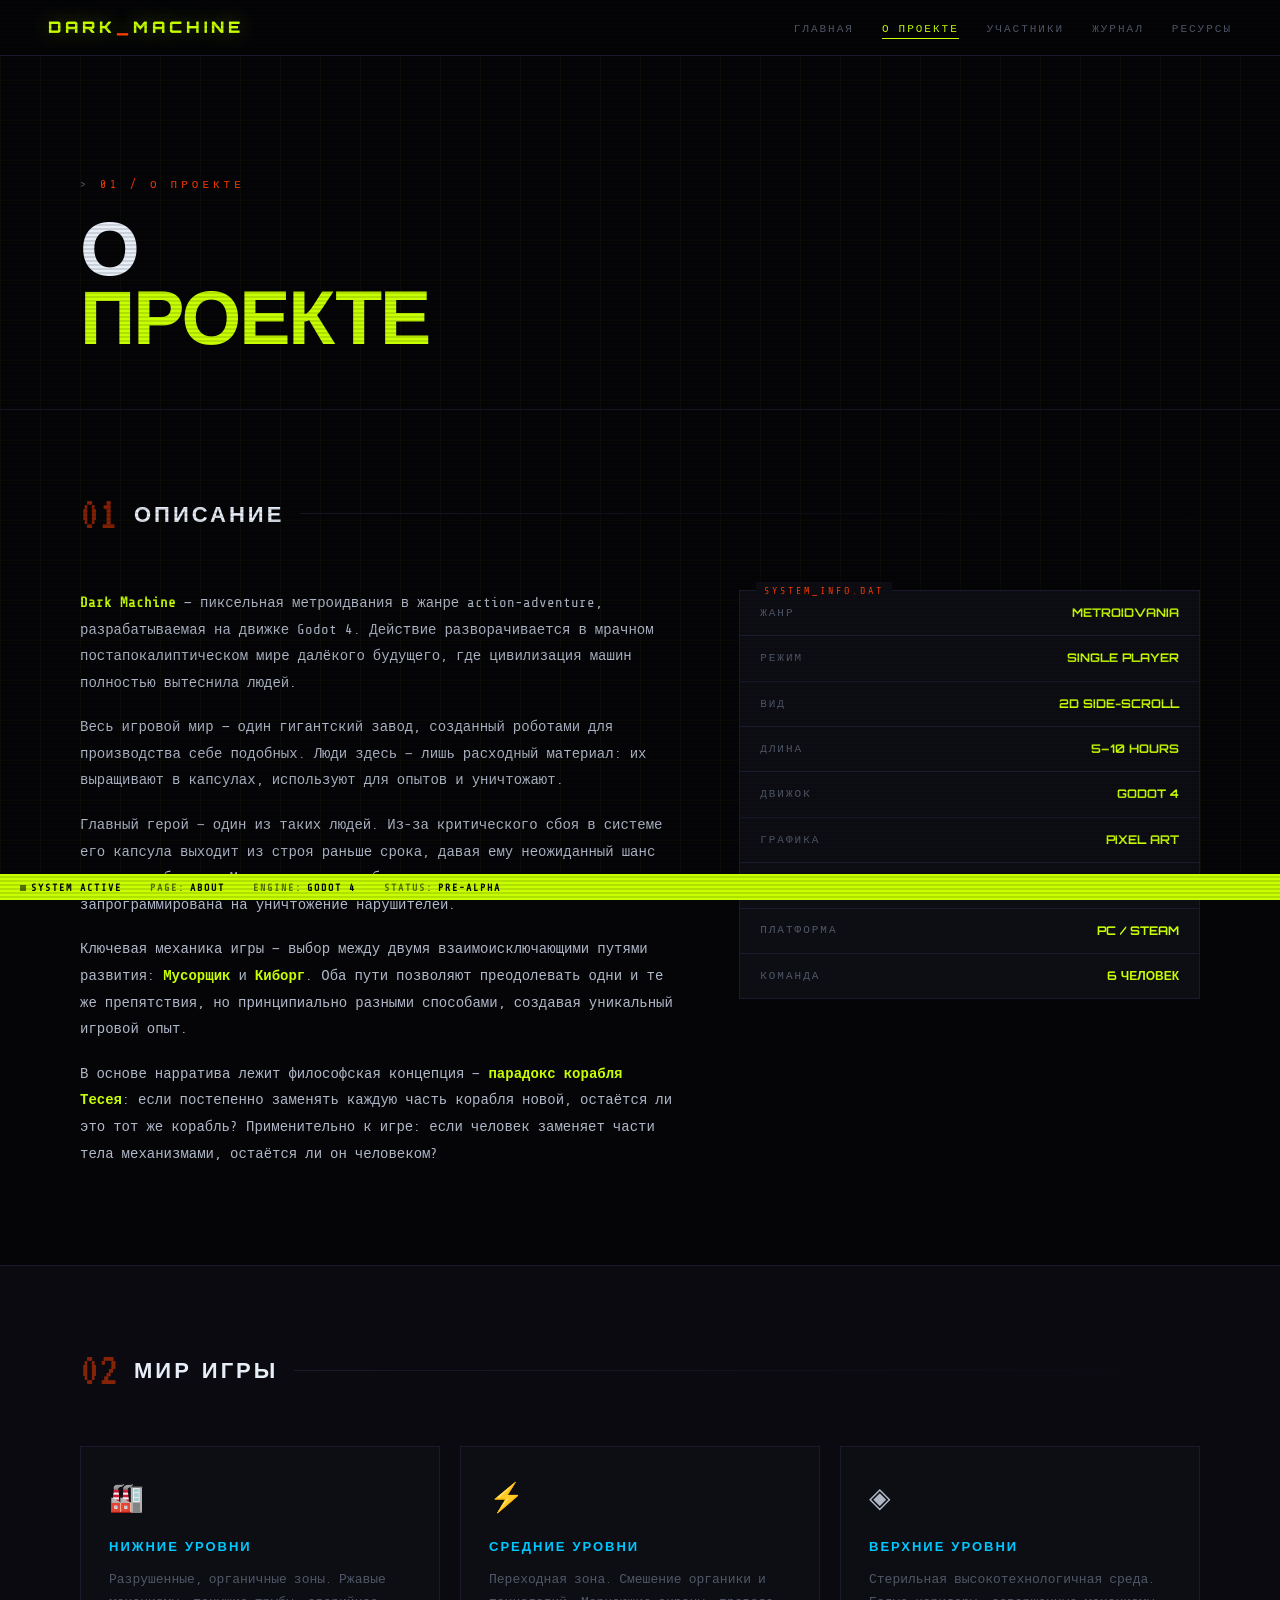
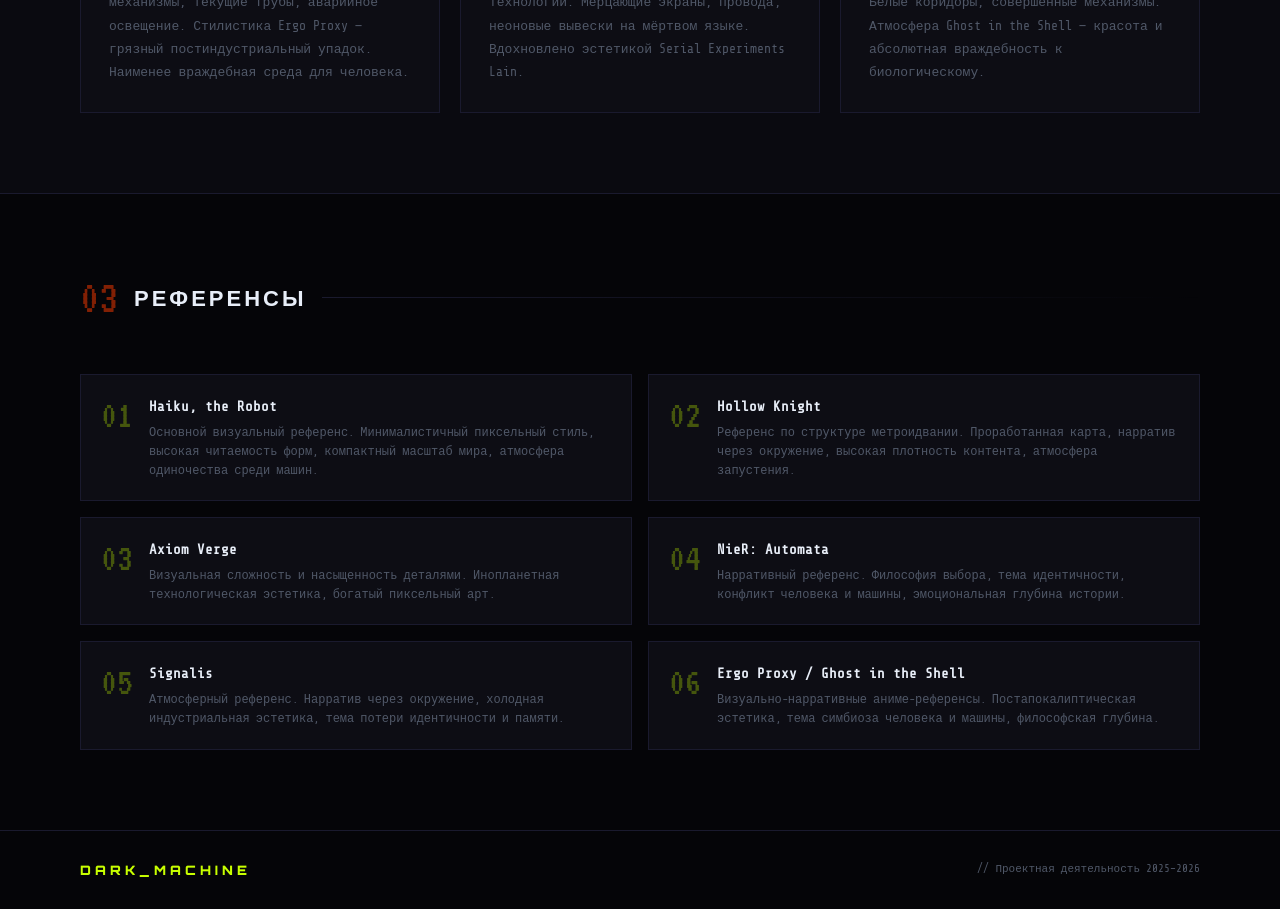
==== site/pages/about.html @ d171f553 "Add site files" ====
<!DOCTYPE html>
<html lang="ru">
<head>
  <meta charset="UTF-8"/>
  <meta name="viewport" content="width=device-width, initial-scale=1.0"/>
  <title>Dark Machine — О проекте</title>
  <link rel="stylesheet" href="../css/style.css">
  <style>
    .page-hero {
      padding: 120px 80px 60px;
      position: relative;
      z-index: 1;
      border-bottom: 1px solid var(--border);
    }

    .page-hero-label {
      font-size: 11px;
      letter-spacing: 4px;
      color: var(--accent2);
      text-transform: uppercase;
      margin-bottom: 16px;
    }

    .page-hero-label::before { content: '> '; color: var(--text-dim); }

    .page-hero h1 {
      font-family: 'Orbitron', sans-serif;
      font-size: clamp(40px, 6vw, 80px);
      font-weight: 900;
      color: var(--text-bright);
      letter-spacing: -2px;
      line-height: 0.9;
    }

    .page-hero h1 span { color: var(--accent); }

    .about-main {
      display: grid;
      grid-template-columns: 1.3fr 1fr;
      gap: 60px;
      align-items: start;
    }

    .about-text p {
      margin-bottom: 18px;
      font-size: 14px;
      line-height: 1.9;
    }

    .about-text strong { color: var(--accent); }

    .specs-box {
      border: 1px solid var(--border);
      background: var(--panel);
      position: relative;
    }

    .specs-box::before {
      content: 'SYSTEM_INFO.DAT';
      position: absolute;
      top: -9px; left: 16px;
      background: var(--panel);
      padding: 0 8px;
      font-size: 10px;
      letter-spacing: 3px;
      color: var(--accent2);
    }

    .spec-row {
      display: flex;
      justify-content: space-between;
      align-items: center;
      padding: 12px 20px;
      border-bottom: 1px solid var(--border);
    }

    .spec-row:last-child { border-bottom: none; }
    .spec-key { font-size: 11px; letter-spacing: 2px; color: var(--text-dim); text-transform: uppercase; }
    .spec-val { font-size: 12px; color: var(--accent); font-family: 'Orbitron', sans-serif; font-weight: 700; }

    /* LORE */
    .lore-grid {
      display: grid;
      grid-template-columns: repeat(3, 1fr);
      gap: 20px;
    }

    .lore-card {
      border: 1px solid var(--border);
      padding: 28px;
      background: var(--panel);
      transition: border-color 0.2s;
    }

    .lore-card:hover { border-color: var(--accent3); }

    .lore-icon {
      font-size: 28px;
      margin-bottom: 12px;
    }

    .lore-title {
      font-family: 'Orbitron', sans-serif;
      font-size: 13px;
      color: var(--accent3);
      margin-bottom: 10px;
      font-weight: 700;
      letter-spacing: 2px;
    }

    .lore-text { font-size: 13px; color: var(--text-dim); line-height: 1.8; }

    /* REFERENCES */
    .refs-grid {
      display: grid;
      grid-template-columns: repeat(2, 1fr);
      gap: 16px;
    }

    .ref-card {
      border: 1px solid var(--border);
      padding: 20px;
      background: var(--panel);
      display: flex;
      gap: 16px;
      align-items: flex-start;
      transition: border-color 0.2s;
    }

    .ref-card:hover { border-color: var(--accent); }

    .ref-num {
      font-family: 'VT323', monospace;
      font-size: 40px;
      color: var(--accent);
      opacity: 0.3;
      line-height: 1;
      flex-shrink: 0;
    }

    .ref-title { font-size: 14px; color: var(--text-bright); margin-bottom: 4px; font-weight: bold; }
    .ref-desc { font-size: 12px; color: var(--text-dim); line-height: 1.6; }
  </style>
</head>
<body>

<nav>
  <a class="nav-logo" href="../index.html">DARK<span>_</span>MACHINE</a>
  <ul>
    <li><a href="../index.html">Главная</a></li>
    <li><a href="about.html" class="active">О проекте</a></li>
    <li><a href="members.html">Участники</a></li>
    <li><a href="journal.html">Журнал</a></li>
    <li><a href="resources.html">Ресурсы</a></li>
  </ul>
</nav>

<div class="page">

  <div class="page-hero">
    <div class="page-hero-label">01 / О проекте</div>
    <h1 class="fade">О<br><span>ПРОЕКТЕ</span></h1>
  </div>

  <section>
    <div class="sec-header">
      <div class="sec-num">01</div>
      <div class="sec-title">Описание</div>
      <div class="sec-line"></div>
    </div>
    <div class="about-main">
      <div class="about-text">
        <p><strong>Dark Machine</strong> — пиксельная метроидвания в жанре action-adventure, разрабатываемая на движке Godot 4. Действие разворачивается в мрачном постапокалиптическом мире далёкого будущего, где цивилизация машин полностью вытеснила людей.</p>
        <p>Весь игровой мир — один гигантский завод, созданный роботами для производства себе подобных. Люди здесь — лишь расходный материал: их выращивают в капсулах, используют для опытов и уничтожают.</p>
        <p>Главный герой — один из таких людей. Из-за критического сбоя в системе его капсула выходит из строя раньше срока, давая ему неожиданный шанс выжить и сбежать. Мир вокруг враждебен — каждая машина запрограммирована на уничтожение нарушителей.</p>
        <p>Ключевая механика игры — выбор между двумя взаимоисключающими путями развития: <strong>Мусорщик</strong> и <strong>Киборг</strong>. Оба пути позволяют преодолевать одни и те же препятствия, но принципиально разными способами, создавая уникальный игровой опыт.</p>
        <p>В основе нарратива лежит философская концепция — <strong>парадокс корабля Тесея</strong>: если постепенно заменять каждую часть корабля новой, остаётся ли это тот же корабль? Применительно к игре: если человек заменяет части тела механизмами, остаётся ли он человеком?</p>
      </div>
      <div class="specs-box">
        <div class="spec-row"><span class="spec-key">Жанр</span><span class="spec-val">METROIDVANIA</span></div>
        <div class="spec-row"><span class="spec-key">Режим</span><span class="spec-val">SINGLE PLAYER</span></div>
        <div class="spec-row"><span class="spec-key">Вид</span><span class="spec-val">2D SIDE-SCROLL</span></div>
        <div class="spec-row"><span class="spec-key">Длина</span><span class="spec-val">5–10 HOURS</span></div>
        <div class="spec-row"><span class="spec-key">Движок</span><span class="spec-val">GODOT 4</span></div>
        <div class="spec-row"><span class="spec-key">Графика</span><span class="spec-val">PIXEL ART</span></div>
        <div class="spec-row"><span class="spec-key">Стадия</span><span class="spec-val">PRE-ALPHA</span></div>
        <div class="spec-row"><span class="spec-key">Платформа</span><span class="spec-val">PC / STEAM</span></div>
        <div class="spec-row"><span class="spec-key">Команда</span><span class="spec-val">6 ЧЕЛОВЕК</span></div>
      </div>
    </div>
  </section>

  <section class="dark">
    <div class="sec-header">
      <div class="sec-num">02</div>
      <div class="sec-title">Мир игры</div>
      <div class="sec-line"></div>
    </div>
    <div class="lore-grid">
      <div class="lore-card">
        <div class="lore-icon">🏭</div>
        <div class="lore-title">НИЖНИЕ УРОВНИ</div>
        <div class="lore-text">Разрушенные, органичные зоны. Ржавые механизмы, текущие трубы, аварийное освещение. Стилистика Ergo Proxy — грязный постиндустриальный упадок. Наименее враждебная среда для человека.</div>
      </div>
      <div class="lore-card">
        <div class="lore-icon">⚡</div>
        <div class="lore-title">СРЕДНИЕ УРОВНИ</div>
        <div class="lore-text">Переходная зона. Смешение органики и технологий. Мерцающие экраны, провода, неоновые вывески на мёртвом языке. Вдохновлено эстетикой Serial Experiments Lain.</div>
      </div>
      <div class="lore-card">
        <div class="lore-icon">◈</div>
        <div class="lore-title">ВЕРХНИЕ УРОВНИ</div>
        <div class="lore-text">Стерильная высокотехнологичная среда. Белые коридоры, совершенные механизмы. Атмосфера Ghost in the Shell — красота и абсолютная враждебность к биологическому.</div>
      </div>
    </div>
  </section>

  <section>
    <div class="sec-header">
      <div class="sec-num">03</div>
      <div class="sec-title">Референсы</div>
      <div class="sec-line"></div>
    </div>
    <div class="refs-grid">
      <div class="ref-card">
        <div class="ref-num">01</div>
        <div>
          <div class="ref-title">Haiku, the Robot</div>
          <div class="ref-desc">Основной визуальный референс. Минималистичный пиксельный стиль, высокая читаемость форм, компактный масштаб мира, атмосфера одиночества среди машин.</div>
        </div>
      </div>
      <div class="ref-card">
        <div class="ref-num">02</div>
        <div>
          <div class="ref-title">Hollow Knight</div>
          <div class="ref-desc">Референс по структуре метроидвании. Проработанная карта, нарратив через окружение, высокая плотность контента, атмосфера запустения.</div>
        </div>
      </div>
      <div class="ref-card">
        <div class="ref-num">03</div>
        <div>
          <div class="ref-title">Axiom Verge</div>
          <div class="ref-desc">Визуальная сложность и насыщенность деталями. Инопланетная технологическая эстетика, богатый пиксельный арт.</div>
        </div>
      </div>
      <div class="ref-card">
        <div class="ref-num">04</div>
        <div>
          <div class="ref-title">NieR: Automata</div>
          <div class="ref-desc">Нарративный референс. Философия выбора, тема идентичности, конфликт человека и машины, эмоциональная глубина истории.</div>
        </div>
      </div>
      <div class="ref-card">
        <div class="ref-num">05</div>
        <div>
          <div class="ref-title">Signalis</div>
          <div class="ref-desc">Атмосферный референс. Нарратив через окружение, холодная индустриальная эстетика, тема потери идентичности и памяти.</div>
        </div>
      </div>
      <div class="ref-card">
        <div class="ref-num">06</div>
        <div>
          <div class="ref-title">Ergo Proxy / Ghost in the Shell</div>
          <div class="ref-desc">Визуально-нарративные аниме-референсы. Постапокалиптическая эстетика, тема симбиоза человека и машины, философская глубина.</div>
        </div>
      </div>
    </div>
  </section>

</div>

<footer>
  <div class="footer-logo">DARK_MACHINE</div>
  <div class="footer-copy">// Проектная деятельность 2025–2026</div>
</footer>

<div class="statusbar">
  <div class="sb-item"><span class="sb-dot"></span>SYSTEM ACTIVE</div>
  <div class="sb-item"><span>PAGE:</span>ABOUT</div>
  <div class="sb-item"><span>ENGINE:</span>GODOT 4</div>
  <div class="sb-item"><span>STATUS:</span>PRE-ALPHA</div>
</div>

</body>
</html>
---- site/css/style.css ----
@import url('https://fonts.googleapis.com/css2?family=Share+Tech+Mono&family=Orbitron:wght@400;700;900&family=VT323&display=swap');

:root {
  --bg: #050508;
  --bg2: #0a0a10;
  --panel: #0d0d14;
  --border: #1a1a2e;
  --accent: #c8ff00;
  --accent2: #ff3c00;
  --accent3: #00c8ff;
  --text: #b0b8c8;
  --text-dim: #505868;
  --text-bright: #e8eef8;
  --grid: rgba(200,255,0,0.03);
}

* { margin: 0; padding: 0; box-sizing: border-box; }
html { scroll-behavior: smooth; }

body {
  background: var(--bg);
  color: var(--text);
  font-family: 'Share Tech Mono', monospace;
  font-size: 15px;
  line-height: 1.7;
  overflow-x: hidden;
  cursor: crosshair;
}

/* SCANLINES */
body::before {
  content: '';
  position: fixed;
  inset: 0;
  background: repeating-linear-gradient(
    0deg, transparent, transparent 2px,
    rgba(0,0,0,0.12) 2px, rgba(0,0,0,0.12) 4px
  );
  pointer-events: none;
  z-index: 9999;
}

/* GRID BG */
body::after {
  content: '';
  position: fixed;
  inset: 0;
  background-image:
    linear-gradient(var(--grid) 1px, transparent 1px),
    linear-gradient(90deg, var(--grid) 1px, transparent 1px);
  background-size: 40px 40px;
  pointer-events: none;
  z-index: 0;
}

/* NAV */
nav {
  position: fixed;
  top: 0; left: 0; right: 0;
  z-index: 1000;
  display: flex;
  justify-content: space-between;
  align-items: center;
  padding: 0 48px;
  height: 56px;
  background: rgba(5,5,8,0.95);
  border-bottom: 1px solid var(--border);
  backdrop-filter: blur(8px);
}

.nav-logo {
  font-family: 'Orbitron', sans-serif;
  font-size: 16px;
  font-weight: 900;
  color: var(--accent);
  letter-spacing: 4px;
  text-decoration: none;
  text-shadow: 0 0 20px rgba(200,255,0,0.4);
}

.nav-logo span { color: var(--accent2); }

nav ul { list-style: none; display: flex; gap: 28px; }

nav ul li a {
  color: var(--text-dim);
  text-decoration: none;
  font-size: 11px;
  letter-spacing: 2px;
  text-transform: uppercase;
  transition: color 0.2s;
  position: relative;
}

nav ul li a::after {
  content: '';
  position: absolute;
  bottom: -4px; left: 0;
  width: 0; height: 1px;
  background: var(--accent);
  transition: width 0.3s;
}

nav ul li a:hover { color: var(--accent); }
nav ul li a:hover::after { width: 100%; }
nav ul li a.active { color: var(--accent); }
nav ul li a.active::after { width: 100%; }

/* PAGE WRAPPER */
.page {
  position: relative;
  z-index: 1;
  padding-top: 56px;
}

/* SECTION */
section {
  padding: 80px 80px;
  position: relative;
  z-index: 1;
}

section.dark {
  background: var(--bg2);
  border-top: 1px solid var(--border);
  border-bottom: 1px solid var(--border);
}

/* SECTION HEADER */
.sec-header {
  display: flex;
  align-items: center;
  gap: 16px;
  margin-bottom: 52px;
}

.sec-num {
  font-family: 'VT323', monospace;
  font-size: 48px;
  color: var(--accent2);
  opacity: 0.5;
  line-height: 1;
}

.sec-title {
  font-family: 'Orbitron', sans-serif;
  font-size: 22px;
  font-weight: 700;
  color: var(--text-bright);
  letter-spacing: 3px;
  text-transform: uppercase;
}

.sec-line {
  flex: 1;
  height: 1px;
  background: linear-gradient(to right, var(--border), transparent);
}

/* TAG */
.tag {
  display: inline-block;
  padding: 4px 14px;
  border: 1px solid var(--border);
  font-size: 11px;
  letter-spacing: 2px;
  text-transform: uppercase;
  color: var(--text-dim);
  background: var(--panel);
}

.tag.green { border-color: var(--accent); color: var(--accent); }
.tag.red { border-color: var(--accent2); color: var(--accent2); }
.tag.blue { border-color: var(--accent3); color: var(--accent3); }

/* CARD */
.card {
  border: 1px solid var(--border);
  padding: 24px;
  background: var(--panel);
  transition: border-color 0.2s, transform 0.2s;
  position: relative;
}

.card:hover { border-color: var(--accent2); transform: translateY(-3px); }

/* FOOTER */
footer {
  position: relative;
  z-index: 1;
  border-top: 1px solid var(--border);
  padding: 28px 80px;
  display: flex;
  justify-content: space-between;
  align-items: center;
  background: var(--bg);
}

.footer-logo {
  font-family: 'Orbitron', sans-serif;
  font-size: 13px;
  font-weight: 900;
  color: var(--accent);
  letter-spacing: 4px;
}

.footer-copy { font-size: 11px; color: var(--text-dim); }

/* FADE IN */
@keyframes fadeUp {
  from { opacity: 0; transform: translateY(24px); }
  to   { opacity: 1; transform: translateY(0); }
}

.fade { animation: fadeUp 0.6s ease both; }
.fade-1 { animation-delay: 0.1s; }
.fade-2 { animation-delay: 0.2s; }
.fade-3 { animation-delay: 0.3s; }
.fade-4 { animation-delay: 0.4s; }

/* GLITCH */
@keyframes glitch1 {
  0%,94%,100% { transform: translate(-2px); opacity: 0; }
  95% { transform: translate(-4px, 2px); opacity: 0.7; }
  97% { transform: translate(2px,-1px); opacity: 0.7; }
}
@keyframes glitch2 {
  0%,92%,100% { transform: translate(2px); opacity: 0; }
  93% { transform: translate(4px,-2px); opacity: 0.7; }
  95% { transform: translate(-2px,1px); opacity: 0.7; }
}

.glitch { position: relative; }
.glitch::before, .glitch::after {
  content: attr(data-text);
  position: absolute;
  top: 0; left: 0;
  font-family: inherit; font-size: inherit; font-weight: inherit;
}
.glitch::before {
  color: var(--accent2);
  clip-path: polygon(0 0,100% 0,100% 35%,0 35%);
  animation: glitch1 5s infinite;
}
.glitch::after {
  color: var(--accent3);
  clip-path: polygon(0 65%,100% 65%,100% 100%,0 100%);
  animation: glitch2 5s infinite;
}

/* STATUS BAR */
.statusbar {
  position: fixed;
  bottom: 0; left: 0; right: 0;
  z-index: 1000;
  height: 26px;
  background: var(--accent);
  display: flex;
  align-items: center;
  padding: 0 20px;
  gap: 28px;
}

.sb-item {
  font-size: 10px;
  letter-spacing: 2px;
  color: #000;
  font-family: 'Share Tech Mono', monospace;
  font-weight: bold;
}

.sb-item span { opacity: 0.55; margin-right: 5px; }

@keyframes blink { 0%,100%{opacity:1} 50%{opacity:0.2} }
.sb-dot {
  display: inline-block;
  width: 6px; height: 6px;
  background: #000;
  animation: blink 1.2s infinite;
  vertical-align: middle;
  margin-right: 7px;
}
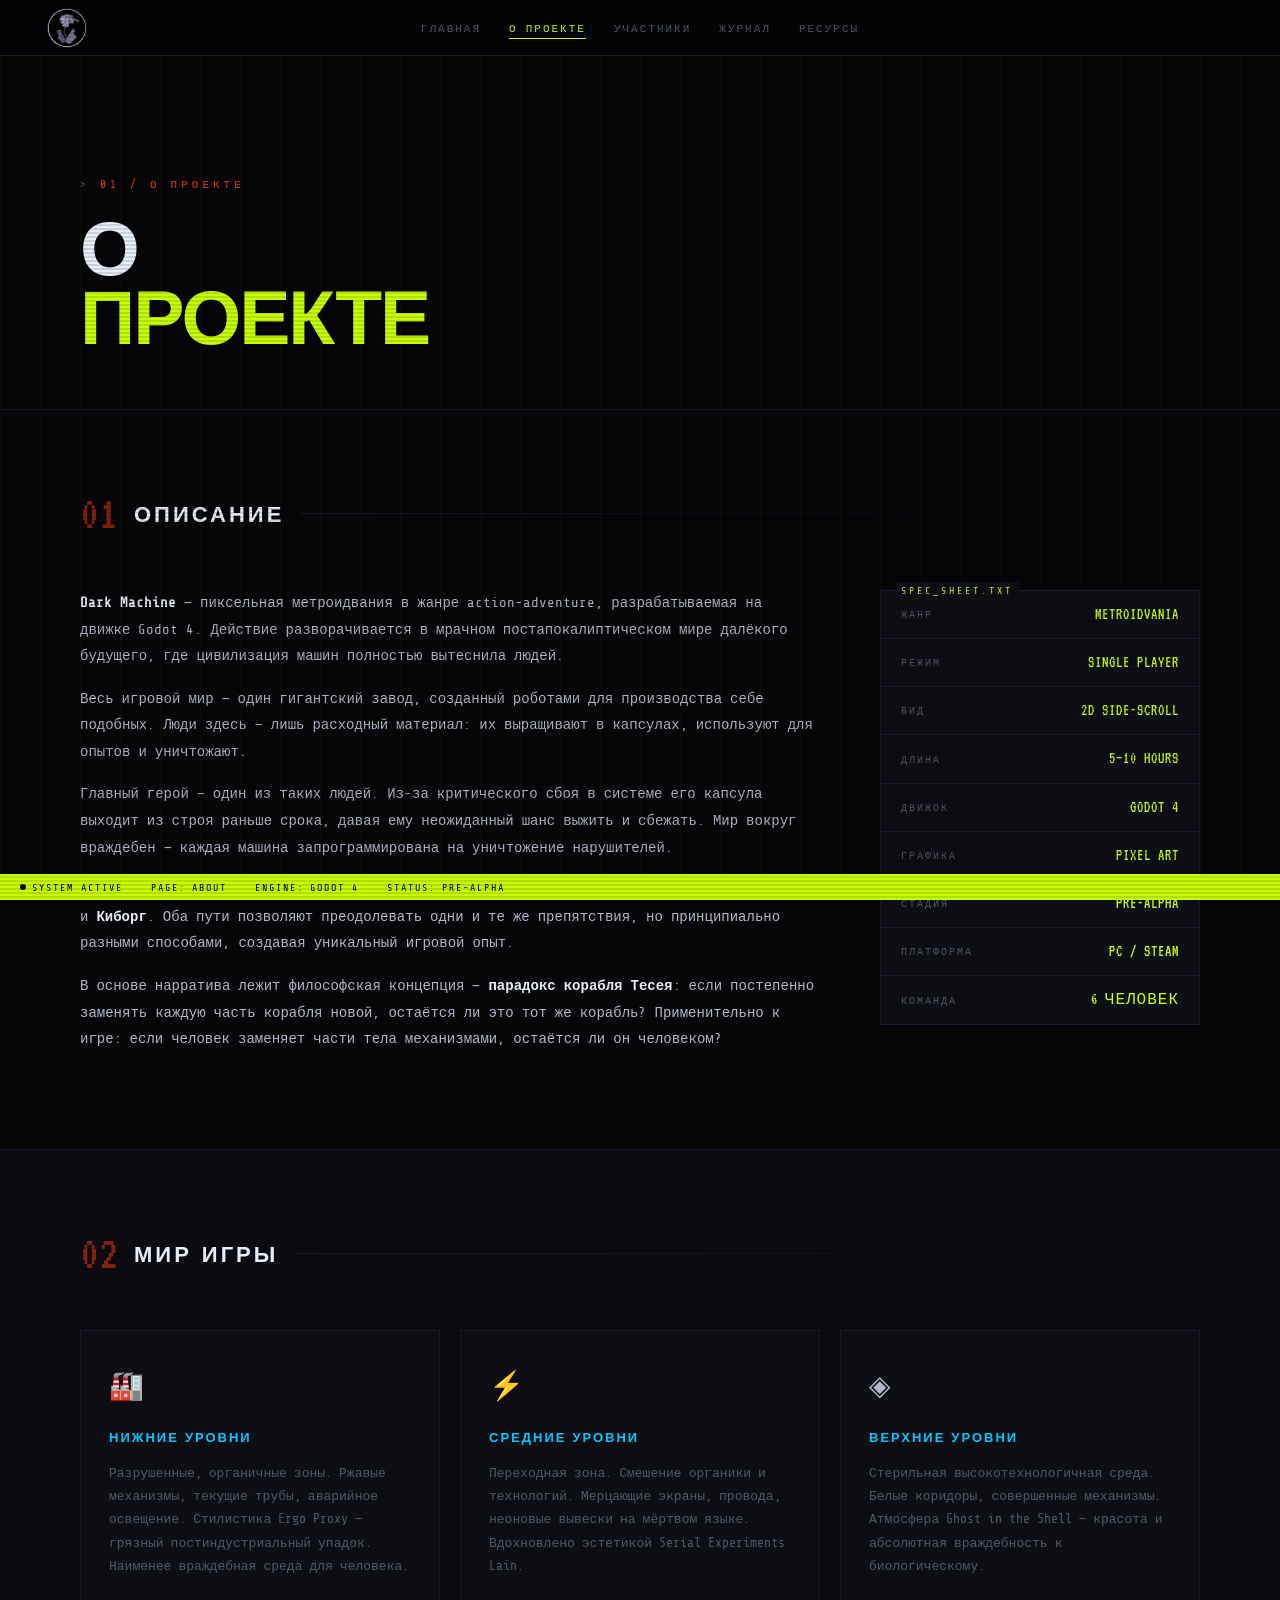
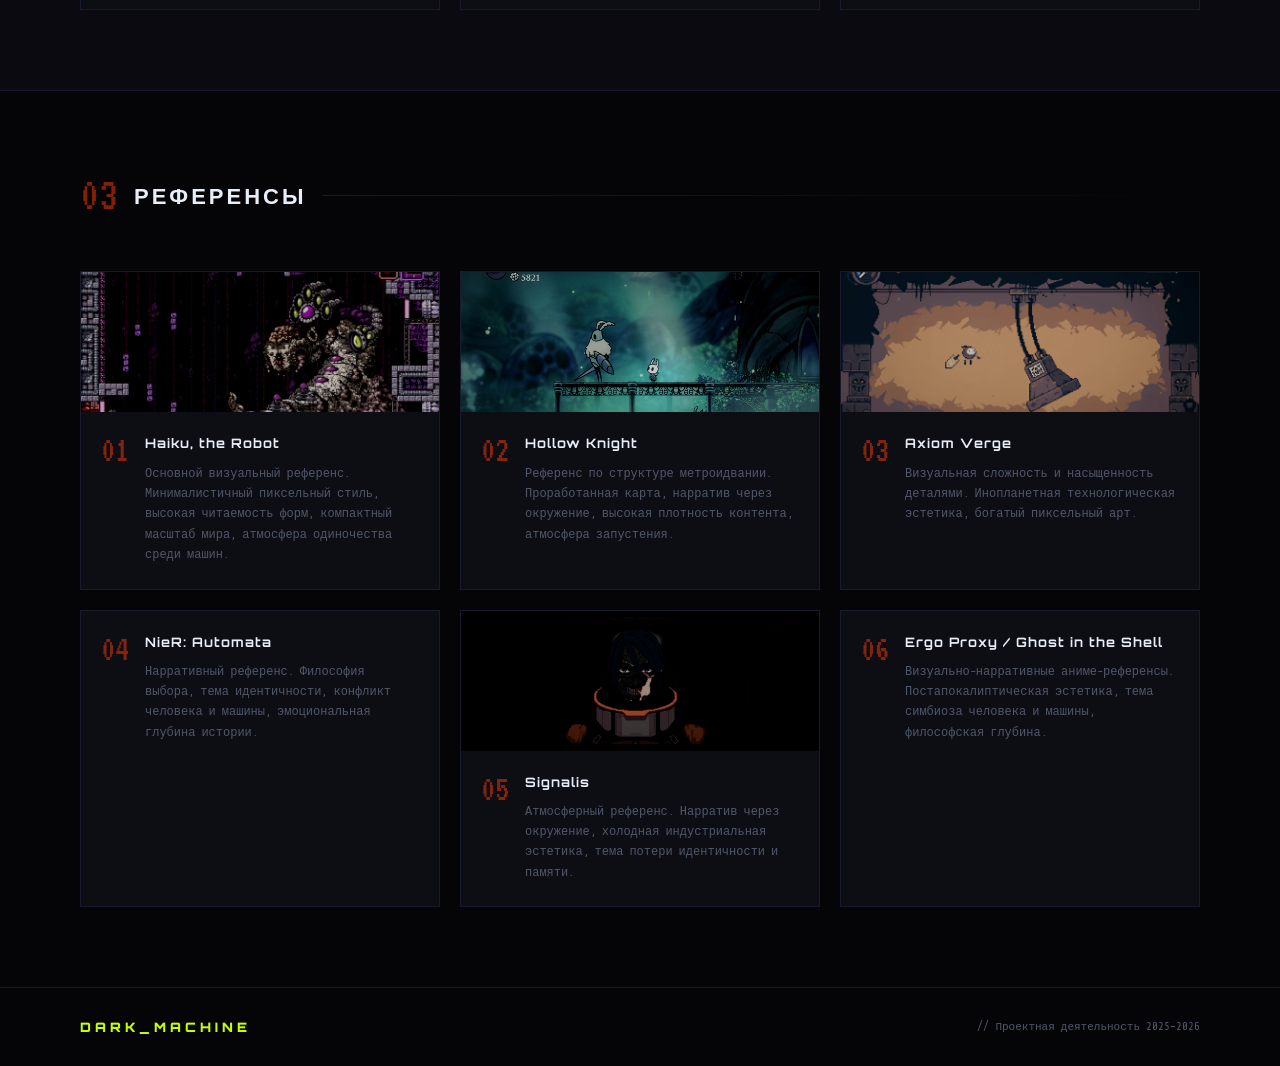
==== commit 8f6d76cd: "site+" ====
--- a/site/pages/about.html
+++ b/site/pages/about.html
@@ -5,147 +5,13 @@
   <meta name="viewport" content="width=device-width, initial-scale=1.0"/>
   <title>Dark Machine — О проекте</title>
   <link rel="stylesheet" href="../css/style.css">
-  <style>
-    .page-hero {
-      padding: 120px 80px 60px;
-      position: relative;
-      z-index: 1;
-      border-bottom: 1px solid var(--border);
-    }
-
-    .page-hero-label {
-      font-size: 11px;
-      letter-spacing: 4px;
-      color: var(--accent2);
-      text-transform: uppercase;
-      margin-bottom: 16px;
-    }
-
-    .page-hero-label::before { content: '> '; color: var(--text-dim); }
-
-    .page-hero h1 {
-      font-family: 'Orbitron', sans-serif;
-      font-size: clamp(40px, 6vw, 80px);
-      font-weight: 900;
-      color: var(--text-bright);
-      letter-spacing: -2px;
-      line-height: 0.9;
-    }
-
-    .page-hero h1 span { color: var(--accent); }
-
-    .about-main {
-      display: grid;
-      grid-template-columns: 1.3fr 1fr;
-      gap: 60px;
-      align-items: start;
-    }
-
-    .about-text p {
-      margin-bottom: 18px;
-      font-size: 14px;
-      line-height: 1.9;
-    }
-
-    .about-text strong { color: var(--accent); }
-
-    .specs-box {
-      border: 1px solid var(--border);
-      background: var(--panel);
-      position: relative;
-    }
-
-    .specs-box::before {
-      content: 'SYSTEM_INFO.DAT';
-      position: absolute;
-      top: -9px; left: 16px;
-      background: var(--panel);
-      padding: 0 8px;
-      font-size: 10px;
-      letter-spacing: 3px;
-      color: var(--accent2);
-    }
-
-    .spec-row {
-      display: flex;
-      justify-content: space-between;
-      align-items: center;
-      padding: 12px 20px;
-      border-bottom: 1px solid var(--border);
-    }
-
-    .spec-row:last-child { border-bottom: none; }
-    .spec-key { font-size: 11px; letter-spacing: 2px; color: var(--text-dim); text-transform: uppercase; }
-    .spec-val { font-size: 12px; color: var(--accent); font-family: 'Orbitron', sans-serif; font-weight: 700; }
-
-    /* LORE */
-    .lore-grid {
-      display: grid;
-      grid-template-columns: repeat(3, 1fr);
-      gap: 20px;
-    }
-
-    .lore-card {
-      border: 1px solid var(--border);
-      padding: 28px;
-      background: var(--panel);
-      transition: border-color 0.2s;
-    }
-
-    .lore-card:hover { border-color: var(--accent3); }
-
-    .lore-icon {
-      font-size: 28px;
-      margin-bottom: 12px;
-    }
-
-    .lore-title {
-      font-family: 'Orbitron', sans-serif;
-      font-size: 13px;
-      color: var(--accent3);
-      margin-bottom: 10px;
-      font-weight: 700;
-      letter-spacing: 2px;
-    }
-
-    .lore-text { font-size: 13px; color: var(--text-dim); line-height: 1.8; }
-
-    /* REFERENCES */
-    .refs-grid {
-      display: grid;
-      grid-template-columns: repeat(2, 1fr);
-      gap: 16px;
-    }
-
-    .ref-card {
-      border: 1px solid var(--border);
-      padding: 20px;
-      background: var(--panel);
-      display: flex;
-      gap: 16px;
-      align-items: flex-start;
-      transition: border-color 0.2s;
-    }
-
-    .ref-card:hover { border-color: var(--accent); }
-
-    .ref-num {
-      font-family: 'VT323', monospace;
-      font-size: 40px;
-      color: var(--accent);
-      opacity: 0.3;
-      line-height: 1;
-      flex-shrink: 0;
-    }
-
-    .ref-title { font-size: 14px; color: var(--text-bright); margin-bottom: 4px; font-weight: bold; }
-    .ref-desc { font-size: 12px; color: var(--text-dim); line-height: 1.6; }
-  </style>
 </head>
 <body>
 
 <nav>
-  <a class="nav-logo" href="../index.html">DARK<span>_</span>MACHINE</a>
+  <a class="nav-logo" href="../index.html">
+    <img src="../images/logo.jpg" alt="Dark Machine Logo">
+  </a>
   <ul>
     <li><a href="../index.html">Главная</a></li>
     <li><a href="about.html" class="active">О проекте</a></li>
@@ -222,48 +88,71 @@
       <div class="sec-line"></div>
     </div>
     <div class="refs-grid">
+
       <div class="ref-card">
-        <div class="ref-num">01</div>
-        <div>
-          <div class="ref-title">Haiku, the Robot</div>
-          <div class="ref-desc">Основной визуальный референс. Минималистичный пиксельный стиль, высокая читаемость форм, компактный масштаб мира, атмосфера одиночества среди машин.</div>
+        <img class="ref-img" src="../images/haiku.avif" alt="Haiku the Robot screenshot">
+        <div class="ref-body">
+          <div class="ref-num">01</div>
+          <div>
+            <div class="ref-title">Haiku, the Robot</div>
+            <div class="ref-desc">Основной визуальный референс. Минималистичный пиксельный стиль, высокая читаемость форм, компактный масштаб мира, атмосфера одиночества среди машин.</div>
+          </div>
         </div>
       </div>
+
       <div class="ref-card">
-        <div class="ref-num">02</div>
-        <div>
-          <div class="ref-title">Hollow Knight</div>
-          <div class="ref-desc">Референс по структуре метроидвании. Проработанная карта, нарратив через окружение, высокая плотность контента, атмосфера запустения.</div>
+        <img class="ref-img" src="../images/hollow-knight.jpg" alt="Hollow Knight screenshot">
+        <div class="ref-body">
+          <div class="ref-num">02</div>
+          <div>
+            <div class="ref-title">Hollow Knight</div>
+            <div class="ref-desc">Референс по структуре метроидвании. Проработанная карта, нарратив через окружение, высокая плотность контента, атмосфера запустения.</div>
+          </div>
         </div>
       </div>
+
       <div class="ref-card">
-        <div class="ref-num">03</div>
-        <div>
-          <div class="ref-title">Axiom Verge</div>
-          <div class="ref-desc">Визуальная сложность и насыщенность деталями. Инопланетная технологическая эстетика, богатый пиксельный арт.</div>
+        <img class="ref-img" src="../images/axiom-verge.avif" alt="Axiom Verge screenshot">
+        <div class="ref-body">
+          <div class="ref-num">03</div>
+          <div>
+            <div class="ref-title">Axiom Verge</div>
+            <div class="ref-desc">Визуальная сложность и насыщенность деталями. Инопланетная технологическая эстетика, богатый пиксельный арт.</div>
+          </div>
         </div>
       </div>
+
       <div class="ref-card">
-        <div class="ref-num">04</div>
-        <div>
-          <div class="ref-title">NieR: Automata</div>
-          <div class="ref-desc">Нарративный референс. Философия выбора, тема идентичности, конфликт человека и машины, эмоциональная глубина истории.</div>
+        <div class="ref-body">
+          <div class="ref-num">04</div>
+          <div>
+            <div class="ref-title">NieR: Automata</div>
+            <div class="ref-desc">Нарративный референс. Философия выбора, тема идентичности, конфликт человека и машины, эмоциональная глубина истории.</div>
+          </div>
         </div>
       </div>
+
       <div class="ref-card">
-        <div class="ref-num">05</div>
-        <div>
-          <div class="ref-title">Signalis</div>
-          <div class="ref-desc">Атмосферный референс. Нарратив через окружение, холодная индустриальная эстетика, тема потери идентичности и памяти.</div>
+        <img class="ref-img" src="../images/signalis.jpg" alt="Signalis screenshot">
+        <div class="ref-body">
+          <div class="ref-num">05</div>
+          <div>
+            <div class="ref-title">Signalis</div>
+            <div class="ref-desc">Атмосферный референс. Нарратив через окружение, холодная индустриальная эстетика, тема потери идентичности и памяти.</div>
+          </div>
         </div>
       </div>
+
       <div class="ref-card">
-        <div class="ref-num">06</div>
-        <div>
-          <div class="ref-title">Ergo Proxy / Ghost in the Shell</div>
-          <div class="ref-desc">Визуально-нарративные аниме-референсы. Постапокалиптическая эстетика, тема симбиоза человека и машины, философская глубина.</div>
+        <div class="ref-body">
+          <div class="ref-num">06</div>
+          <div>
+            <div class="ref-title">Ergo Proxy / Ghost in the Shell</div>
+            <div class="ref-desc">Визуально-нарративные аниме-референсы. Постапокалиптическая эстетика, тема симбиоза человека и машины, философская глубина.</div>
+          </div>
         </div>
       </div>
+
     </div>
   </section>
 
@@ -281,5 +170,6 @@
   <div class="sb-item"><span>STATUS:</span>PRE-ALPHA</div>
 </div>
 
+<script src="../js/main.js"></script>
 </body>
 </html>
--- a/site/css/style.css
+++ b/site/css/style.css
@@ -53,13 +53,15 @@
   z-index: 0;
 }
 
-/* NAV */
+/* ============================================================
+   NAV
+   ============================================================ */
 nav {
   position: fixed;
   top: 0; left: 0; right: 0;
   z-index: 1000;
   display: flex;
-  justify-content: space-between;
+  justify-content: center;
   align-items: center;
   padding: 0 48px;
   height: 56px;
@@ -68,17 +70,30 @@
   backdrop-filter: blur(8px);
 }
 
+/* Circular logo image — absolute left */
 .nav-logo {
-  font-family: 'Orbitron', sans-serif;
-  font-size: 16px;
-  font-weight: 900;
-  color: var(--accent);
-  letter-spacing: 4px;
+  position: absolute;
+  left: 48px;
+  display: flex;
+  align-items: center;
   text-decoration: none;
-  text-shadow: 0 0 20px rgba(200,255,0,0.4);
-}
-
-.nav-logo span { color: var(--accent2); }
+  flex-shrink: 0;
+}
+
+.nav-logo img {
+  width: 38px;
+  height: 38px;
+  border-radius: 50%;
+  object-fit: cover;
+  display: block;
+  transition: transform 0.3s ease, box-shadow 0.3s ease;
+  box-shadow: 0 0 0 1px var(--border);
+}
+
+.nav-logo img:hover {
+  transform: rotate(15deg) scale(1.1);
+  box-shadow: 0 0 14px rgba(200,255,0,0.35), 0 0 0 1px var(--accent);
+}
 
 nav ul { list-style: none; display: flex; gap: 28px; }
 
@@ -106,14 +121,15 @@
 nav ul li a.active { color: var(--accent); }
 nav ul li a.active::after { width: 100%; }
 
-/* PAGE WRAPPER */
+/* ============================================================
+   PAGE WRAPPER & SECTIONS
+   ============================================================ */
 .page {
   position: relative;
   z-index: 1;
   padding-top: 56px;
 }
 
-/* SECTION */
 section {
   padding: 80px 80px;
   position: relative;
@@ -126,7 +142,6 @@
   border-bottom: 1px solid var(--border);
 }
 
-/* SECTION HEADER */
 .sec-header {
   display: flex;
   align-items: center;
@@ -157,7 +172,40 @@
   background: linear-gradient(to right, var(--border), transparent);
 }
 
-/* TAG */
+/* ============================================================
+   SHARED: PAGE HERO (about / journal / members / resources)
+   ============================================================ */
+.page-hero {
+  padding: 120px 80px 60px;
+  position: relative;
+  z-index: 1;
+  border-bottom: 1px solid var(--border);
+}
+
+.page-hero-label {
+  font-size: 11px;
+  letter-spacing: 4px;
+  color: var(--accent2);
+  text-transform: uppercase;
+  margin-bottom: 16px;
+}
+
+.page-hero-label::before { content: '> '; color: var(--text-dim); }
+
+.page-hero h1 {
+  font-family: 'Orbitron', sans-serif;
+  font-size: clamp(40px, 6vw, 80px);
+  font-weight: 900;
+  color: var(--text-bright);
+  letter-spacing: -2px;
+  line-height: 0.9;
+}
+
+.page-hero h1 span { color: var(--accent); }
+
+/* ============================================================
+   TAG
+   ============================================================ */
 .tag {
   display: inline-block;
   padding: 4px 14px;
@@ -170,10 +218,12 @@
 }
 
 .tag.green { border-color: var(--accent); color: var(--accent); }
-.tag.red { border-color: var(--accent2); color: var(--accent2); }
-.tag.blue { border-color: var(--accent3); color: var(--accent3); }
-
-/* CARD */
+.tag.red   { border-color: var(--accent2); color: var(--accent2); }
+.tag.blue  { border-color: var(--accent3); color: var(--accent3); }
+
+/* ============================================================
+   CARD (generic)
+   ============================================================ */
 .card {
   border: 1px solid var(--border);
   padding: 24px;
@@ -184,7 +234,9 @@
 
 .card:hover { border-color: var(--accent2); transform: translateY(-3px); }
 
-/* FOOTER */
+/* ============================================================
+   FOOTER
+   ============================================================ */
 footer {
   position: relative;
   z-index: 1;
@@ -206,17 +258,25 @@
 
 .footer-copy { font-size: 11px; color: var(--text-dim); }
 
-/* FADE IN */
+/* ============================================================
+   ANIMATIONS
+   ============================================================ */
 @keyframes fadeUp {
   from { opacity: 0; transform: translateY(24px); }
   to   { opacity: 1; transform: translateY(0); }
 }
 
-.fade { animation: fadeUp 0.6s ease both; }
+.fade   { animation: fadeUp 0.6s ease both; }
 .fade-1 { animation-delay: 0.1s; }
 .fade-2 { animation-delay: 0.2s; }
 .fade-3 { animation-delay: 0.3s; }
 .fade-4 { animation-delay: 0.4s; }
+
+@keyframes blink { 0%,100%{opacity:1} 50%{opacity:0.2} }
+@keyframes spin {
+  from { transform: translateY(-50%) rotate(0deg); }
+  to   { transform: translateY(-50%) rotate(360deg); }
+}
 
 /* GLITCH */
 @keyframes glitch1 {
@@ -248,7 +308,9 @@
   animation: glitch2 5s infinite;
 }
 
-/* STATUS BAR */
+/* ============================================================
+   STATUS BAR
+   ============================================================ */
 .statusbar {
   position: fixed;
   bottom: 0; left: 0; right: 0;
@@ -265,18 +327,727 @@
   font-size: 10px;
   letter-spacing: 2px;
   color: #000;
-  font-family: 'Share Tech Mono', monospace;
-  font-weight: bold;
-}
-
-.sb-item span { opacity: 0.55; margin-right: 5px; }
-
-@keyframes blink { 0%,100%{opacity:1} 50%{opacity:0.2} }
+  display: flex;
+  align-items: center;
+  gap: 6px;
+}
+
 .sb-dot {
-  display: inline-block;
   width: 6px; height: 6px;
   background: #000;
+  border-radius: 50%;
   animation: blink 1.2s infinite;
-  vertical-align: middle;
-  margin-right: 7px;
-}
+}
+
+/* ============================================================
+   HERO (index)
+   ============================================================ */
+.hero {
+  min-height: 100vh;
+  position: relative;
+  display: flex;
+  align-items: center;
+  overflow: hidden;
+}
+
+.hero-bg {
+  position: absolute;
+  inset: 0;
+  background:
+    radial-gradient(ellipse 60% 50% at 70% 50%, rgba(200,255,0,0.04) 0%, transparent 70%),
+    radial-gradient(ellipse 40% 60% at 30% 60%, rgba(255,60,0,0.03) 0%, transparent 70%);
+}
+
+.hero-gear {
+  position: absolute;
+  right: -60px;
+  top: 50%;
+  transform: translateY(-50%);
+  font-size: 420px;
+  color: rgba(200,255,0,0.025);
+  animation: spin 40s linear infinite;
+  line-height: 1;
+  pointer-events: none;
+}
+
+.hero-content {
+  position: relative;
+  z-index: 2;
+  padding: 0 80px;
+  max-width: 900px;
+}
+
+.hero-eyebrow {
+  font-size: 11px;
+  letter-spacing: 5px;
+  color: var(--accent2);
+  text-transform: uppercase;
+  margin-bottom: 20px;
+}
+
+.hero-eyebrow::before { content: '> '; color: var(--text-dim); }
+
+.hero-title {
+  font-family: 'Orbitron', sans-serif;
+  font-size: clamp(64px, 10vw, 130px);
+  font-weight: 900;
+  color: var(--text-bright);
+  line-height: 0.85;
+  letter-spacing: -4px;
+  margin-bottom: 28px;
+  display: block;
+}
+
+.hero-title .line2 {
+  display: block;
+  color: var(--accent);
+  text-shadow: 0 0 40px rgba(200,255,0,0.3);
+}
+
+.hero-sub {
+  font-size: 14px;
+  color: var(--text);
+  line-height: 1.9;
+  max-width: 520px;
+  margin-bottom: 28px;
+  border-left: 2px solid var(--accent2);
+  padding-left: 16px;
+}
+
+.hero-tags {
+  display: flex;
+  flex-wrap: wrap;
+  gap: 8px;
+  margin-bottom: 36px;
+}
+
+.hero-cta { display: flex; gap: 16px; align-items: center; margin-bottom: 48px; }
+
+.btn {
+  display: inline-block;
+  padding: 12px 28px;
+  font-family: 'Share Tech Mono', monospace;
+  font-size: 11px;
+  letter-spacing: 3px;
+  text-transform: uppercase;
+  text-decoration: none;
+  transition: all 0.2s;
+  cursor: pointer;
+}
+
+.btn-primary {
+  background: var(--accent);
+  color: #000;
+  font-weight: bold;
+}
+
+.btn-primary:hover { background: #dfff33; transform: translateY(-2px); }
+
+.btn-secondary {
+  border: 1px solid var(--accent);
+  color: var(--accent);
+  background: transparent;
+}
+
+.btn-secondary:hover {
+  background: rgba(200,255,0,0.08);
+  transform: translateY(-2px);
+}
+
+.hero-scroll {
+  font-size: 10px;
+  letter-spacing: 4px;
+  color: var(--text-dim);
+  animation: blink 2s infinite;
+}
+
+/* ============================================================
+   STATS (index)
+   ============================================================ */
+.stats {
+  position: relative;
+  z-index: 1;
+  display: grid;
+  grid-template-columns: repeat(4, 1fr);
+  border-top: 1px solid var(--border);
+  border-bottom: 1px solid var(--border);
+  background: var(--bg2);
+}
+
+.stat {
+  padding: 36px 40px;
+  border-right: 1px solid var(--border);
+  position: relative;
+}
+
+.stat:last-child { border-right: none; }
+
+.stat-num {
+  font-family: 'VT323', monospace;
+  font-size: 64px;
+  color: var(--accent);
+  line-height: 1;
+  margin-bottom: 4px;
+}
+
+.stat-label {
+  font-size: 11px;
+  letter-spacing: 3px;
+  text-transform: uppercase;
+  color: var(--text-dim);
+}
+
+/* ============================================================
+   SYNOPSIS (index)
+   ============================================================ */
+.synopsis {
+  position: relative;
+  z-index: 1;
+  padding: 80px;
+}
+
+.syn-grid {
+  display: grid;
+  grid-template-columns: 1fr 380px;
+  gap: 60px;
+  align-items: start;
+}
+
+.syn-text p {
+  color: var(--text);
+  font-size: 14px;
+  line-height: 1.9;
+  margin-bottom: 16px;
+}
+
+.syn-text strong { color: var(--text-bright); }
+
+.paths { display: flex; flex-direction: column; gap: 16px; }
+
+.path-card {
+  border: 1px solid var(--border);
+  padding: 24px;
+  background: var(--panel);
+  position: relative;
+  overflow: hidden;
+  transition: border-color 0.2s;
+}
+
+.path-card::before {
+  content: '';
+  position: absolute;
+  top: 0; left: 0;
+  width: 3px; height: 100%;
+}
+
+.path-card.scav { border-left: 3px solid var(--accent); }
+.path-card.scav::before { background: var(--accent); }
+.path-card.cyborg { border-left: 3px solid var(--accent2); }
+.path-card.cyborg::before { background: var(--accent2); }
+
+.path-name {
+  font-family: 'Orbitron', sans-serif;
+  font-size: 13px;
+  font-weight: 700;
+  margin-bottom: 10px;
+  letter-spacing: 2px;
+}
+
+.path-card.scav .path-name { color: var(--accent); }
+.path-card.cyborg .path-name { color: var(--accent2); }
+
+.path-desc { font-size: 12px; color: var(--text-dim); line-height: 1.7; }
+
+/* ============================================================
+   ABOUT — MAIN GRID
+   ============================================================ */
+.about-main {
+  display: grid;
+  grid-template-columns: 1fr 320px;
+  gap: 60px;
+  align-items: start;
+}
+
+.about-text p {
+  color: var(--text);
+  font-size: 14px;
+  line-height: 1.9;
+  margin-bottom: 16px;
+}
+
+.about-text strong { color: var(--text-bright); }
+
+.specs-box {
+  border: 1px solid var(--border);
+  background: var(--panel);
+  position: relative;
+}
+
+.specs-box::before {
+  content: 'SPEC_SHEET.TXT';
+  position: absolute;
+  top: -9px; left: 14px;
+  background: var(--panel);
+  padding: 0 6px;
+  font-size: 10px;
+  letter-spacing: 3px;
+  color: var(--accent);
+}
+
+.spec-row {
+  display: flex;
+  justify-content: space-between;
+  align-items: center;
+  padding: 10px 20px;
+  border-bottom: 1px solid var(--border);
+}
+
+.spec-row:last-child { border-bottom: none; }
+
+.spec-key {
+  font-size: 10px;
+  letter-spacing: 2px;
+  color: var(--text-dim);
+  text-transform: uppercase;
+}
+
+.spec-val {
+  font-family: 'VT323', monospace;
+  font-size: 16px;
+  color: var(--accent);
+  letter-spacing: 1px;
+}
+
+/* ============================================================
+   ABOUT — WORLD / LORE
+   ============================================================ */
+.lore-grid {
+  display: grid;
+  grid-template-columns: repeat(3, 1fr);
+  gap: 20px;
+}
+
+.lore-card {
+  border: 1px solid var(--border);
+  padding: 32px 28px;
+  background: var(--panel);
+  transition: border-color 0.2s, transform 0.2s;
+}
+
+.lore-card:hover { border-color: var(--accent3); transform: translateY(-3px); }
+
+.lore-icon { font-size: 28px; margin-bottom: 16px; }
+
+.lore-title {
+  font-family: 'Orbitron', sans-serif;
+  font-size: 13px;
+  font-weight: 700;
+  letter-spacing: 2px;
+  color: var(--accent3);
+  margin-bottom: 12px;
+}
+
+.lore-text { font-size: 13px; color: var(--text-dim); line-height: 1.8; }
+
+/* ============================================================
+   ABOUT — REFERENCES
+   ============================================================ */
+.refs-grid {
+  display: grid;
+  grid-template-columns: repeat(3, 1fr);
+  gap: 20px;
+}
+
+.ref-card {
+  border: 1px solid var(--border);
+  background: var(--panel);
+  display: flex;
+  flex-direction: column;
+  gap: 0;
+  transition: border-color 0.2s, transform 0.2s;
+  overflow: hidden;
+}
+
+.ref-card:hover { border-color: var(--accent2); transform: translateY(-3px); }
+
+/* Reference screenshot image */
+.ref-img {
+  width: 100%;
+  height: 140px;
+  object-fit: cover;
+  display: block;
+  filter: grayscale(40%) brightness(0.75) contrast(1.1);
+  transition: filter 0.4s ease, transform 0.4s ease;
+  transform-origin: center;
+}
+
+.ref-card:hover .ref-img {
+  filter: grayscale(0%) brightness(0.95) contrast(1.05);
+  transform: scale(1.03);
+}
+
+.ref-body {
+  display: flex;
+  gap: 16px;
+  align-items: flex-start;
+  padding: 20px 20px 24px;
+}
+
+.ref-num {
+  font-family: 'VT323', monospace;
+  font-size: 36px;
+  color: var(--accent2);
+  opacity: 0.5;
+  line-height: 1;
+  flex-shrink: 0;
+}
+
+.ref-title {
+  font-family: 'Orbitron', sans-serif;
+  font-size: 13px;
+  font-weight: 700;
+  color: var(--text-bright);
+  margin-bottom: 8px;
+  letter-spacing: 1px;
+}
+
+.ref-desc { font-size: 12px; color: var(--text-dim); line-height: 1.7; }
+
+/* ============================================================
+   JOURNAL — LAYOUT
+   ============================================================ */
+.journal-layout {
+  display: grid;
+  grid-template-columns: 1fr 280px;
+  gap: 40px;
+  align-items: start;
+}
+
+.posts-list { display: flex; flex-direction: column; gap: 20px; }
+
+.post {
+  border: 1px solid var(--border);
+  background: var(--panel);
+  position: relative;
+  transition: border-color 0.2s;
+  overflow: hidden;
+}
+
+.post:hover { border-color: var(--accent3); }
+
+.post-accent-line {
+  position: absolute;
+  left: 0; top: 0; bottom: 0;
+  width: 3px;
+  background: var(--accent3);
+  opacity: 0;
+  transition: opacity 0.2s;
+}
+
+.post:hover .post-accent-line { opacity: 1; }
+
+.post-head {
+  padding: 24px 28px 16px;
+  border-bottom: 1px solid var(--border);
+  display: flex;
+  justify-content: space-between;
+  align-items: flex-start;
+}
+
+.post-meta { display: flex; gap: 12px; align-items: center; }
+
+.post-date {
+  font-family: 'Share Tech Mono', monospace;
+  font-size: 11px;
+  letter-spacing: 2px;
+  color: var(--accent3);
+}
+
+.post-tag {
+  font-size: 10px;
+  padding: 2px 10px;
+  border: 1px solid var(--accent3);
+  color: var(--accent3);
+  letter-spacing: 2px;
+  text-transform: uppercase;
+}
+
+.post-num {
+  font-family: 'VT323', monospace;
+  font-size: 40px;
+  color: rgba(0,200,255,0.08);
+  line-height: 1;
+}
+
+.post-body   { padding: 20px 28px 28px; }
+.post-footer { padding: 14px 28px; border-top: 1px solid var(--border); display: flex; gap: 8px; flex-wrap: wrap; }
+
+.post-title {
+  font-family: 'Orbitron', sans-serif;
+  font-size: 16px;
+  font-weight: 700;
+  color: var(--text-bright);
+  margin-bottom: 12px;
+}
+
+.post-text        { font-size: 13px; color: var(--text); line-height: 1.9; }
+.post-text strong { color: var(--accent); }
+
+/* ============================================================
+   JOURNAL — SIDEBAR
+   ============================================================ */
+.sidebar { position: sticky; top: 76px; }
+
+.sidebar-box {
+  border: 1px solid var(--border);
+  background: var(--panel);
+  margin-bottom: 16px;
+  position: relative;
+}
+
+.sidebar-box::before {
+  content: attr(data-label);
+  position: absolute;
+  top: -9px; left: 14px;
+  background: var(--panel);
+  padding: 0 6px;
+  font-size: 10px;
+  letter-spacing: 3px;
+  color: var(--accent2);
+}
+
+.sidebar-box ul { list-style: none; padding: 20px; }
+
+.sidebar-box ul li {
+  padding: 8px 0;
+  border-bottom: 1px solid var(--border);
+  font-size: 12px;
+  color: var(--text-dim);
+  display: flex;
+  justify-content: space-between;
+}
+
+.sidebar-box ul li:last-child { border-bottom: none; }
+.sidebar-box ul li span       { color: var(--accent3); }
+
+.progress-bar-wrap { padding: 20px; }
+.progress-item     { margin-bottom: 14px; }
+
+.progress-label {
+  display: flex;
+  justify-content: space-between;
+  font-size: 11px;
+  color: var(--text-dim);
+  margin-bottom: 5px;
+  letter-spacing: 1px;
+}
+
+.progress-label span { color: var(--accent); }
+
+.progress-track { height: 4px; background: var(--border); position: relative; }
+
+.progress-fill { position: absolute; left: 0; top: 0; bottom: 0; background: var(--accent); }
+
+/* ============================================================
+   MEMBERS
+   ============================================================ */
+.members-grid { display: grid; grid-template-columns: repeat(3, 1fr); gap: 20px; }
+
+.member-card {
+  border: 1px solid var(--border);
+  background: var(--panel);
+  overflow: hidden;
+  transition: border-color 0.2s, transform 0.2s;
+  position: relative;
+}
+
+.member-card:hover { border-color: var(--accent2); transform: translateY(-4px); }
+
+.member-card::before {
+  content: '';
+  position: absolute;
+  top: 0; left: 0;
+  width: 100%; height: 2px;
+  background: var(--accent2);
+  transform: scaleX(0);
+  transform-origin: left;
+  transition: transform 0.3s;
+}
+
+.member-card:hover::before { transform: scaleX(1); }
+
+.member-head { padding: 28px 28px 0; }
+
+.member-id {
+  font-family: 'VT323', monospace;
+  font-size: 56px;
+  color: rgba(200,255,0,0.06);
+  line-height: 1;
+  margin-bottom: -8px;
+}
+
+.member-role {
+  font-size: 10px;
+  letter-spacing: 3px;
+  color: var(--accent2);
+  text-transform: uppercase;
+  margin-bottom: 8px;
+}
+
+.member-name {
+  font-family: 'Orbitron', sans-serif;
+  font-size: 18px;
+  font-weight: 700;
+  color: var(--text-bright);
+  margin-bottom: 4px;
+}
+
+.member-body { padding: 16px 28px 28px; }
+
+.member-desc { font-size: 13px; color: var(--text-dim); line-height: 1.8; margin-bottom: 16px; }
+
+.member-contrib { border-top: 1px solid var(--border); padding-top: 14px; }
+
+.contrib-label {
+  font-size: 10px;
+  letter-spacing: 2px;
+  color: var(--text-dim);
+  text-transform: uppercase;
+  margin-bottom: 8px;
+}
+
+.contrib-items { display: flex; flex-wrap: wrap; gap: 6px; }
+
+.contrib-tag {
+  font-size: 10px;
+  padding: 3px 8px;
+  border: 1px solid var(--border);
+  color: var(--text-dim);
+  letter-spacing: 1px;
+}
+
+/* ============================================================
+   MEMBERS — PHILOSOPHY
+   ============================================================ */
+.philosophy {
+  border: 1px solid var(--border);
+  padding: 40px;
+  background: var(--panel);
+  position: relative;
+}
+
+.philosophy::before {
+  content: 'TEAM.README';
+  position: absolute;
+  top: -9px; left: 20px;
+  background: var(--panel);
+  padding: 0 8px;
+  font-size: 10px;
+  letter-spacing: 3px;
+  color: var(--accent);
+}
+
+.philosophy p { font-size: 14px; color: var(--text); line-height: 1.9; max-width: 800px; }
+.philosophy strong { color: var(--accent); }
+
+/* ============================================================
+   RESOURCES
+   ============================================================ */
+.res-category { margin-bottom: 48px; }
+
+.cat-label {
+  font-size: 11px;
+  letter-spacing: 4px;
+  color: var(--accent2);
+  text-transform: uppercase;
+  margin-bottom: 16px;
+  display: flex;
+  align-items: center;
+  gap: 12px;
+}
+
+.cat-label::after { content: ''; flex: 1; height: 1px; background: var(--border); }
+
+.res-grid      { display: grid; grid-template-columns: repeat(4, 1fr); gap: 14px; }
+.res-grid.wide { grid-template-columns: repeat(3, 1fr); }
+
+.res-card {
+  border: 1px solid var(--border);
+  padding: 20px;
+  background: var(--panel);
+  text-decoration: none;
+  display: block;
+  position: relative;
+  transition: border-color 0.2s, transform 0.2s;
+  overflow: hidden;
+}
+
+.res-card::after {
+  content: '↗';
+  position: absolute;
+  top: 14px; right: 16px;
+  font-size: 14px;
+  color: var(--text-dim);
+  transition: color 0.2s, transform 0.2s;
+}
+
+.res-card:hover                { border-color: var(--accent); transform: translateY(-2px); }
+.res-card:hover::after         { color: var(--accent); transform: translate(3px, -3px); }
+
+.res-cat {
+  font-size: 10px;
+  letter-spacing: 2px;
+  color: var(--text-dim);
+  text-transform: uppercase;
+  margin-bottom: 8px;
+  font-family: 'Share Tech Mono', monospace;
+}
+
+.res-name { font-family: 'Orbitron', sans-serif; font-size: 13px; color: var(--text-bright); margin-bottom: 8px; font-weight: 700; }
+.res-desc { font-size: 12px; color: var(--text-dim); line-height: 1.6; }
+
+/* ============================================================
+   RESOURCES — PARTNER
+   ============================================================ */
+.partner-card {
+  border: 1px solid var(--accent);
+  padding: 36px;
+  background: var(--panel);
+  position: relative;
+  display: grid;
+  grid-template-columns: 1fr auto;
+  gap: 32px;
+  align-items: center;
+}
+
+.partner-card::before {
+  content: 'ОРГАНИЗАЦИЯ-ПАРТНЁР';
+  position: absolute;
+  top: -9px; left: 20px;
+  background: var(--panel);
+  padding: 0 8px;
+  font-size: 10px;
+  letter-spacing: 3px;
+  color: var(--accent);
+}
+
+.partner-name { font-family: 'Orbitron', sans-serif; font-size: 20px; font-weight: 900; color: var(--accent); margin-bottom: 8px; }
+.partner-desc { font-size: 14px; color: var(--text); line-height: 1.8; max-width: 600px; }
+
+.partner-link {
+  display: inline-block;
+  padding: 12px 24px;
+  background: var(--accent);
+  color: #000;
+  font-family: 'Share Tech Mono', monospace;
+  font-size: 11px;
+  letter-spacing: 3px;
+  text-decoration: none;
+  text-transform: uppercase;
+  font-weight: bold;
+  white-space: nowrap;
+  transition: background 0.2s;
+  flex-shrink: 0;
+}
+
+.partner-link:hover { background: #dfff33; }
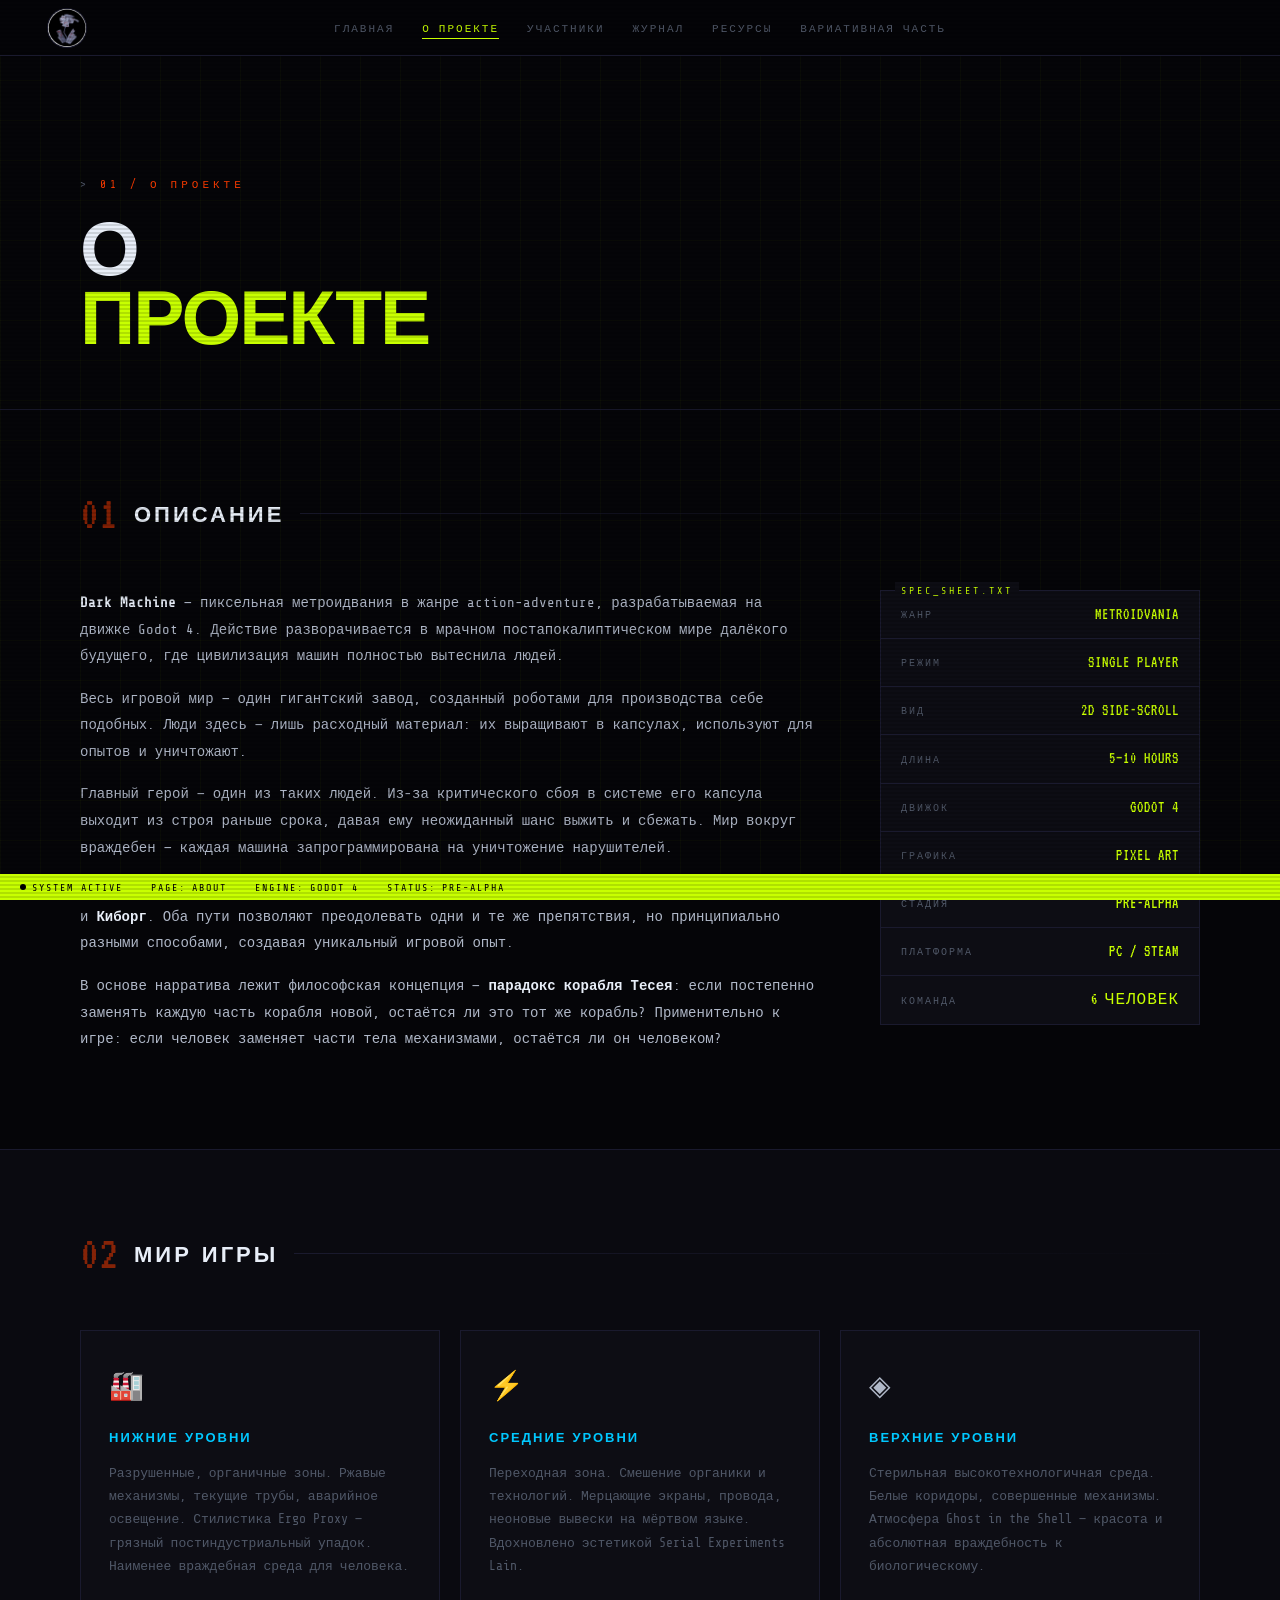
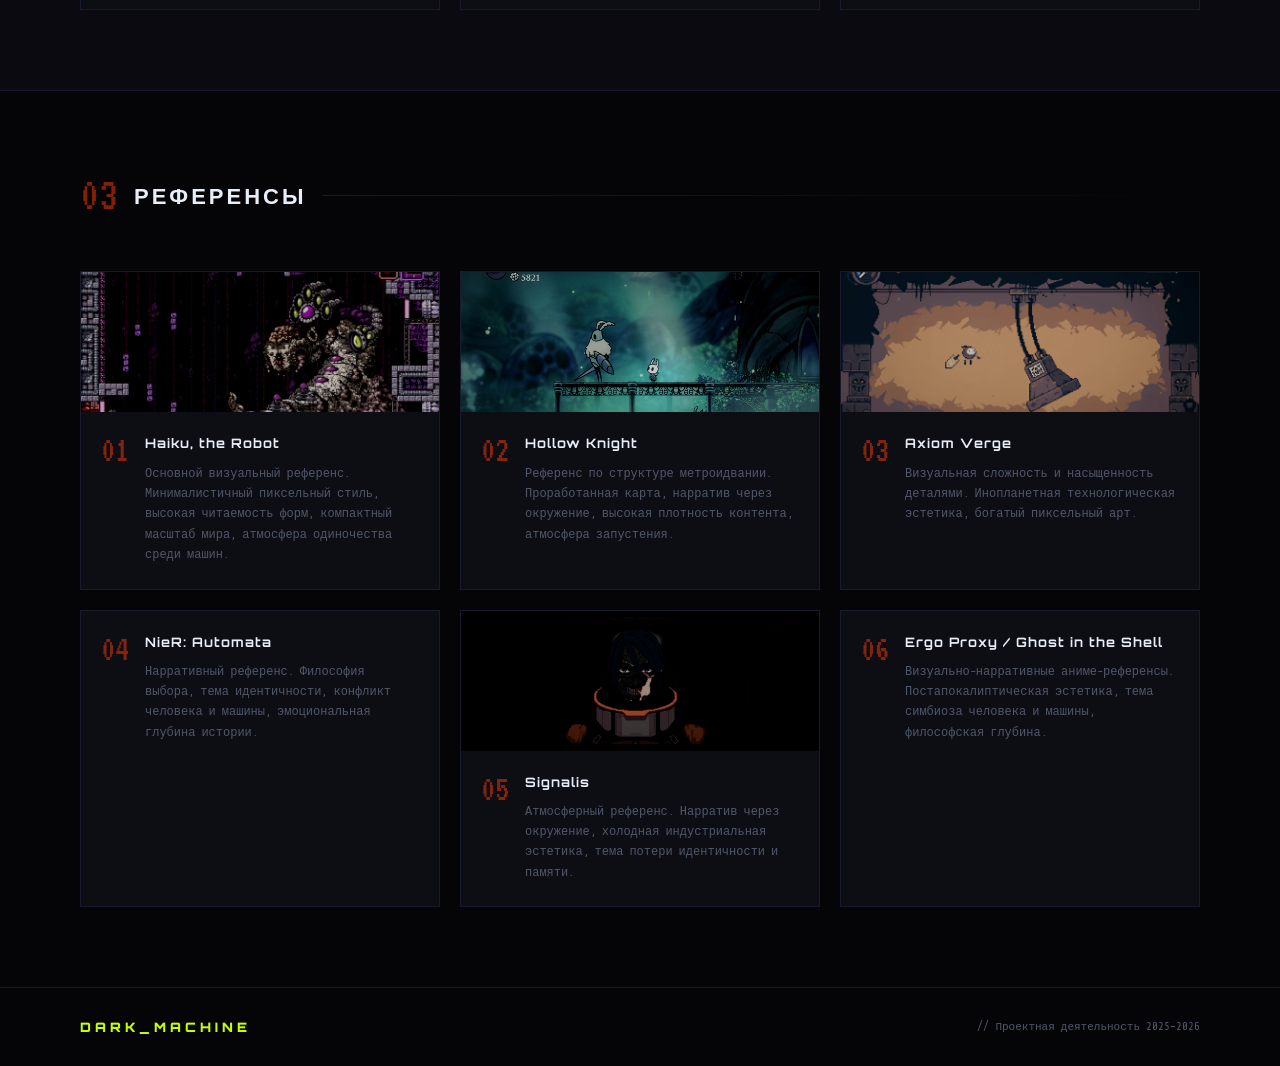
==== commit 104bfa1b: "site++" ====
--- a/site/pages/about.html
+++ b/site/pages/about.html
@@ -18,6 +18,7 @@
     <li><a href="members.html">Участники</a></li>
     <li><a href="journal.html">Журнал</a></li>
     <li><a href="resources.html">Ресурсы</a></li>
+    <li><a href="varpart.html">Вариативная часть</a></li>
   </ul>
 </nav>
 
